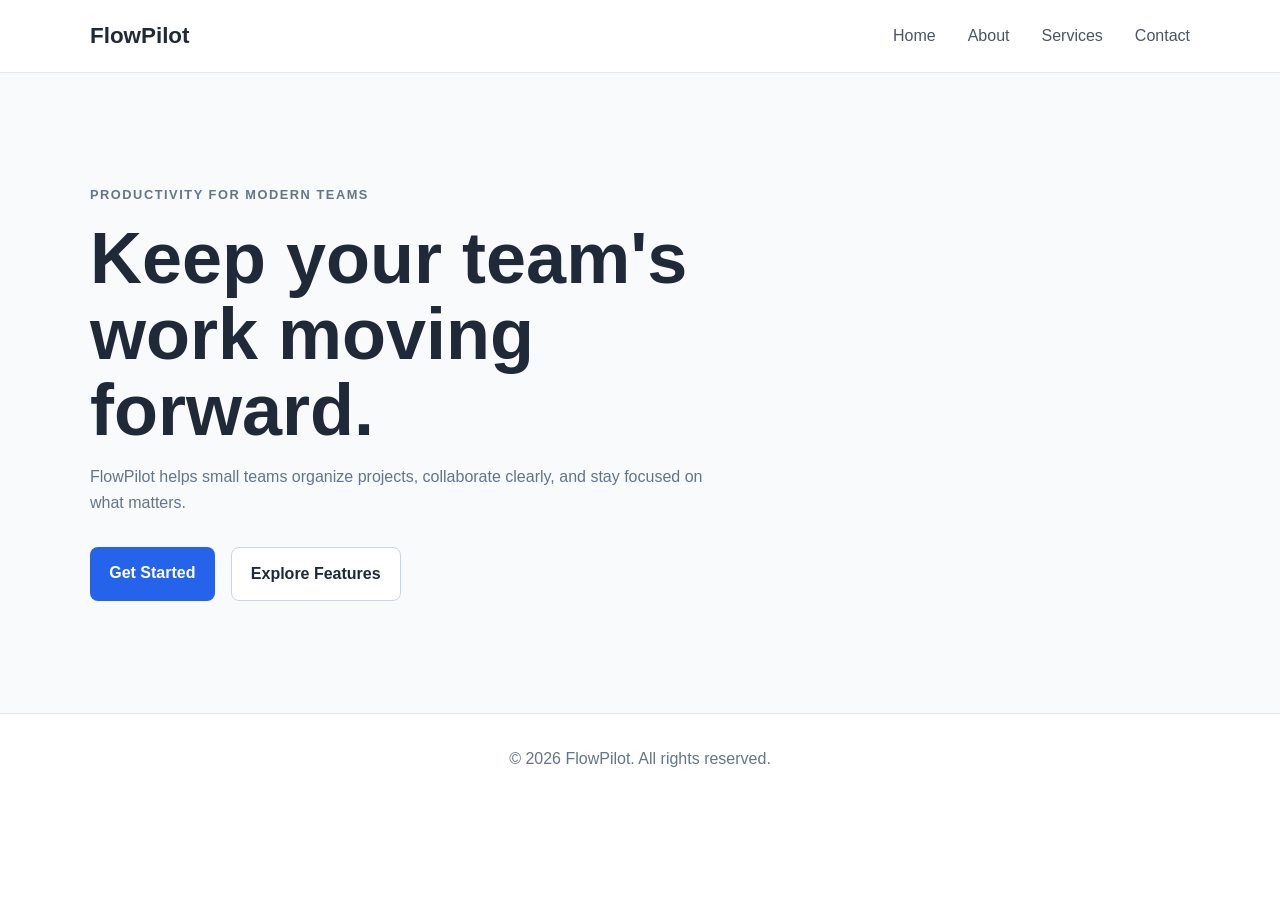
==== index.html @ 4b3aed69 "feat: add initial navigation and hero" ====
<!doctype html>
<html lang="en">
  <head>
    <meta charset="UTF-8" />
    <meta name="viewport" content="width=device-width, initial-scale=1.0" />
    <title>FlowPilot | Simple Productivity for Teams</title>
    <link rel="stylesheet" href="css/style.css" />
  </head>

  <body>
    <header class="site-header">
      <nav class="navbar">
        <a href="index.html" class="logo">FlowPilot</a>

        <button class="menu-toggle" aria-label="Open navigation">☰</button>

        <ul class="nav-links">
          <li><a href="index.html">Home</a></li>
          <li><a href="about.html">About</a></li>
          <li><a href="services.html">Services</a></li>
          <li><a href="contact.html">Contact</a></li>
        </ul>
      </nav>
    </header>

    <main>
      <section class="hero">
        <div class="container">
          <p class="eyebrow">PRODUCTIVITY FOR MODERN TEAMS</p>

          <h1>Keep your team's work moving forward.</h1>

          <p>
            FlowPilot helps small teams organize projects, collaborate clearly,
            and stay focused on what matters.
          </p>

          <div class="hero-actions">
            <a href="contact.html" class="btn btn-primary"> Get Started </a>

            <a href="services.html" class="btn btn-secondary">
              Explore Features
            </a>
          </div>
        </div>
      </section>
    </main>

    <footer class="site-footer">
      <p>&copy; 2026 FlowPilot. All rights reserved.</p>
    </footer>

    <script src="js/script.js"></script>
  </body>
</html>
---- css/style.css ----
/* Base */

* {
  margin: 0;
  padding: 0;
  box-sizing: border-box;
}

body {
  font-family: Arial, sans-serif;
  line-height: 1.6;
  color: #1f2937;
  background: #ffffff;
}

a {
  color: inherit;
  text-decoration: none;
}

ul {
  list-style: none;
}

.container {
  width: min(1100px, 90%);
  margin: 0 auto;
}

/* Navbar */

.site-header {
  border-bottom: 1px solid #e5e7eb;
  background: #ffffff;
}

.navbar {
  width: min(1100px, 90%);
  margin: 0 auto;
  min-height: 72px;

  display: flex;
  align-items: center;
  justify-content: space-between;
}

.logo {
  font-size: 1.4rem;
  font-weight: 700;
}

.nav-links {
  display: flex;
  gap: 2rem;
}

.nav-links a {
  color: #4b5563;
}

.nav-links a:hover {
  color: #111827;
}

.menu-toggle {
  display: none;
  border: none;
  background: none;
  font-size: 1.5rem;
  cursor: pointer;
}

/* Hero */

.hero {
  padding: 7rem 0;
  background: #f8fafc;
}

.hero h1 {
  max-width: 700px;
  margin: 1rem 0;

  font-size: clamp(2.5rem, 6vw, 4.5rem);
  line-height: 1.05;
}

.hero p {
  max-width: 650px;
  color: #64748b;
}

.eyebrow {
  font-size: 0.8rem;
  font-weight: 700;
  letter-spacing: 0.12em;
}

.hero-actions {
  display: flex;
  gap: 1rem;
  margin-top: 2rem;
}

.btn {
  display: inline-block;
  padding: 0.8rem 1.2rem;
  border-radius: 8px;
  font-weight: 600;
}

.btn-primary {
  background: #2563eb;
  color: white;
}

.btn-primary:hover {
  background: #1d4ed8;
}

.btn-secondary {
  border: 1px solid #cbd5e1;
  background: white;
}

/* Footer */

.site-footer {
  padding: 2rem;
  text-align: center;
  border-top: 1px solid #e5e7eb;
  color: #64748b;
}
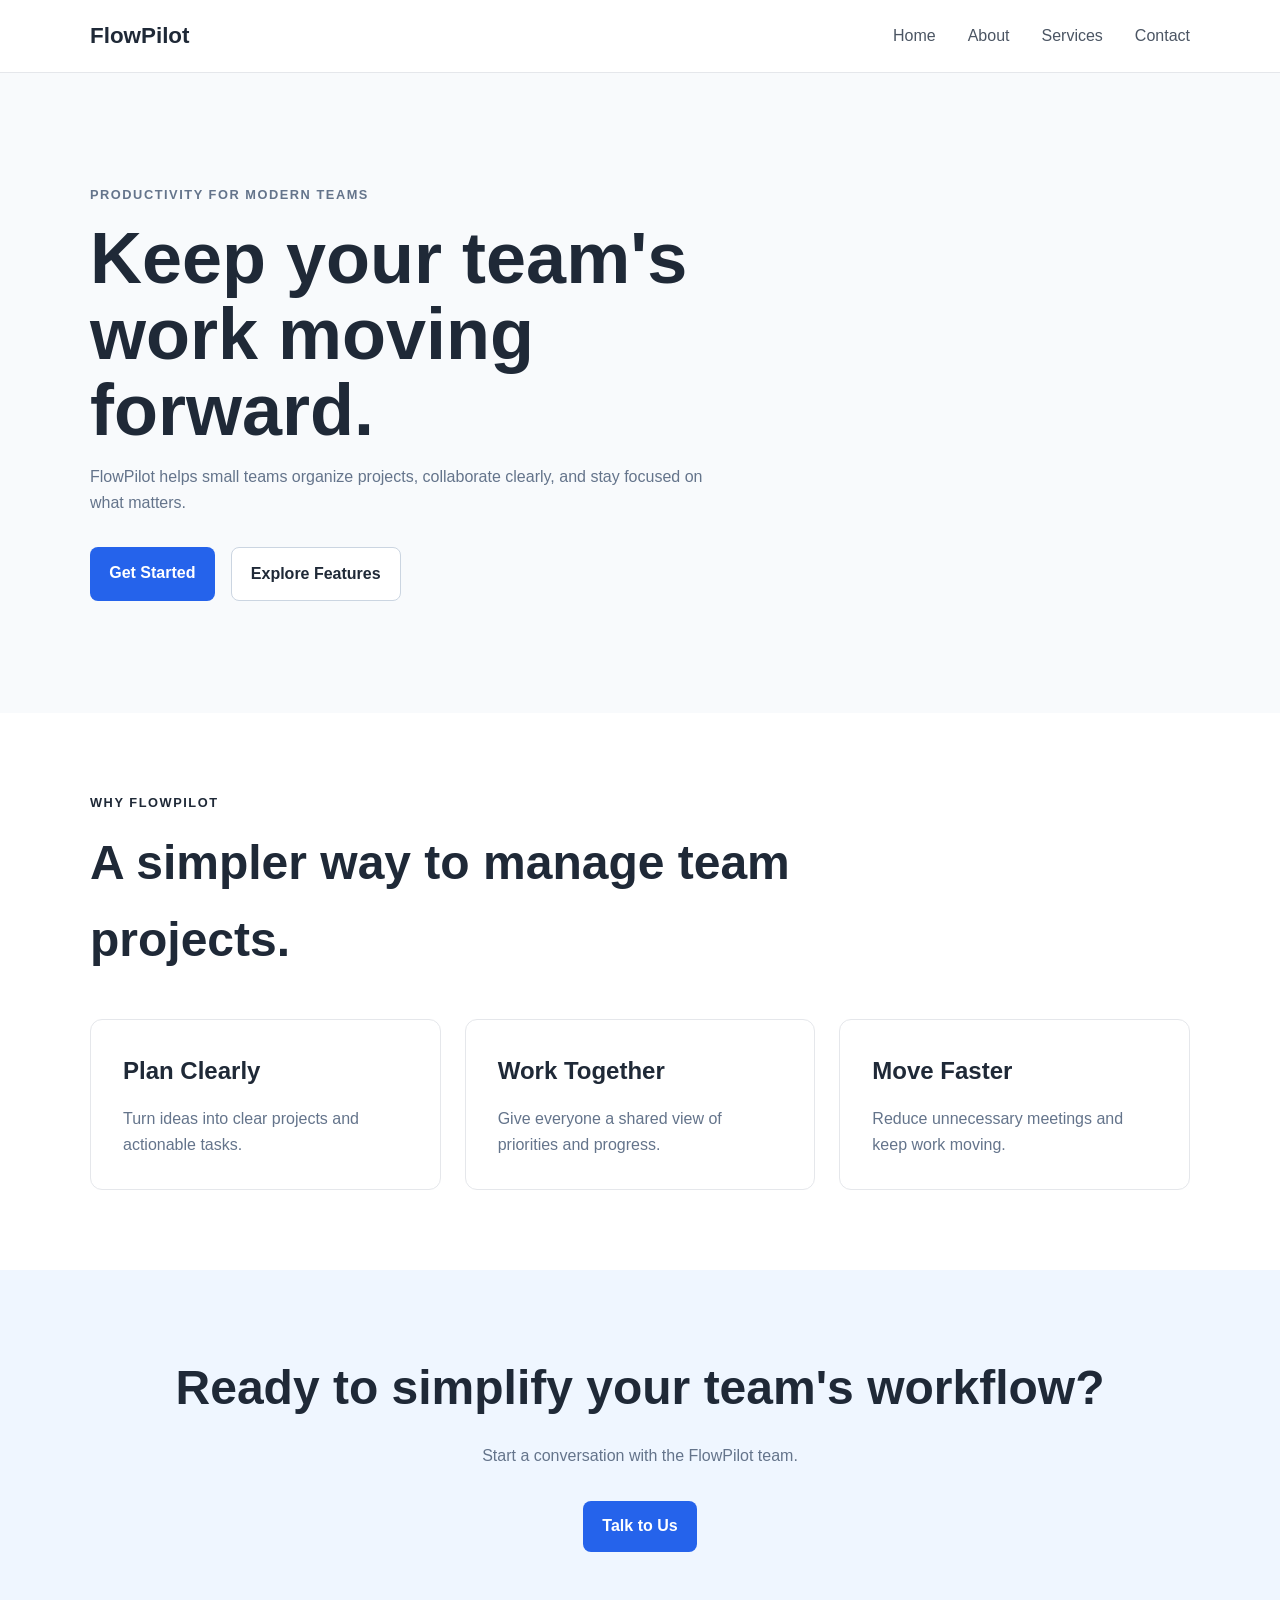
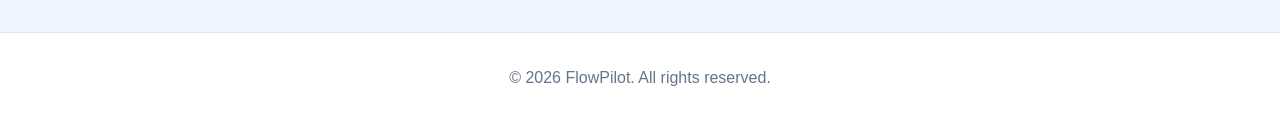
==== commit 6477e219: "feat: expand homepage content" ====
--- a/index.html
+++ b/index.html
@@ -46,6 +46,41 @@
       </section>
     </main>
 
+    <section class="features">
+      <div class="container">
+        <div class="section-heading">
+          <p class="eyebrow">WHY FLOWPILOT</p>
+          <h2>A simpler way to manage team projects.</h2>
+        </div>
+
+        <div class="card-grid">
+          <article class="card">
+            <h2>Plan Clearly</h2>
+            <p>Turn ideas into clear projects and actionable tasks.</p>
+          </article>
+
+          <article class="card">
+            <h2>Work Together</h2>
+            <p>Give everyone a shared view of priorities and progress.</p>
+          </article>
+
+          <article class="card">
+            <h2>Move Faster</h2>
+            <p>Reduce unnecessary meetings and keep work moving.</p>
+          </article>
+        </div>
+      </div>
+    </section>
+
+    <section class="cta-section">
+      <div class="container">
+        <h2>Ready to simplify your team's workflow?</h2>
+
+        <p>Start a conversation with the FlowPilot team.</p>
+
+        <a href="contact.html" class="btn btn-primary"> Talk to Us </a>
+      </div>
+    </section>
     <footer class="site-footer">
       <p>&copy; 2026 FlowPilot. All rights reserved.</p>
     </footer>
--- a/css/style.css
+++ b/css/style.css
@@ -131,3 +131,106 @@
   border-top: 1px solid #e5e7eb;
   color: #64748b;
 }
+
+/* Page Header */
+
+.page-header {
+  padding: 5rem 0;
+  background: #f8fafc;
+}
+
+.page-header h1 {
+  max-width: 750px;
+  margin: 1rem 0;
+  font-size: clamp(2.2rem, 5vw, 4rem);
+}
+
+.page-header p {
+  max-width: 650px;
+  color: #64748b;
+}
+
+/* Cards */
+
+.features {
+  padding: 5rem 0;
+}
+
+.card-grid {
+  display: grid;
+  grid-template-columns: repeat(3, 1fr);
+  gap: 1.5rem;
+}
+
+.card {
+  padding: 2rem;
+  border: 1px solid #e5e7eb;
+  border-radius: 12px;
+  background: white;
+}
+
+.card h2 {
+  margin-bottom: 1rem;
+}
+
+.card p {
+  color: #64748b;
+}
+
+/* Contact */
+
+.contact-section {
+  padding: 5rem 0;
+}
+
+.contact-form {
+  max-width: 650px;
+  display: grid;
+  gap: 0.6rem;
+}
+
+.contact-form input,
+.contact-form textarea {
+  width: 100%;
+  padding: 0.9rem;
+  margin-bottom: 1rem;
+
+  border: 1px solid #cbd5e1;
+  border-radius: 8px;
+
+  font: inherit;
+}
+
+.contact-form input:focus,
+.contact-form textarea:focus {
+  outline: 2px solid #2563eb;
+  border-color: transparent;
+}
+
+
+
+.section-heading {
+    max-width: 700px;
+    margin-bottom: 2.5rem;
+}
+
+.section-heading h2 {
+    margin-top: 0.75rem;
+    font-size: clamp(2rem, 4vw, 3rem);
+}
+
+.cta-section {
+    padding: 5rem 0;
+    text-align: center;
+    background: #eff6ff;
+}
+
+.cta-section h2 {
+    margin-bottom: 1rem;
+    font-size: clamp(2rem, 4vw, 3rem);
+}
+
+.cta-section p {
+    margin-bottom: 2rem;
+    color: #64748b;
+}
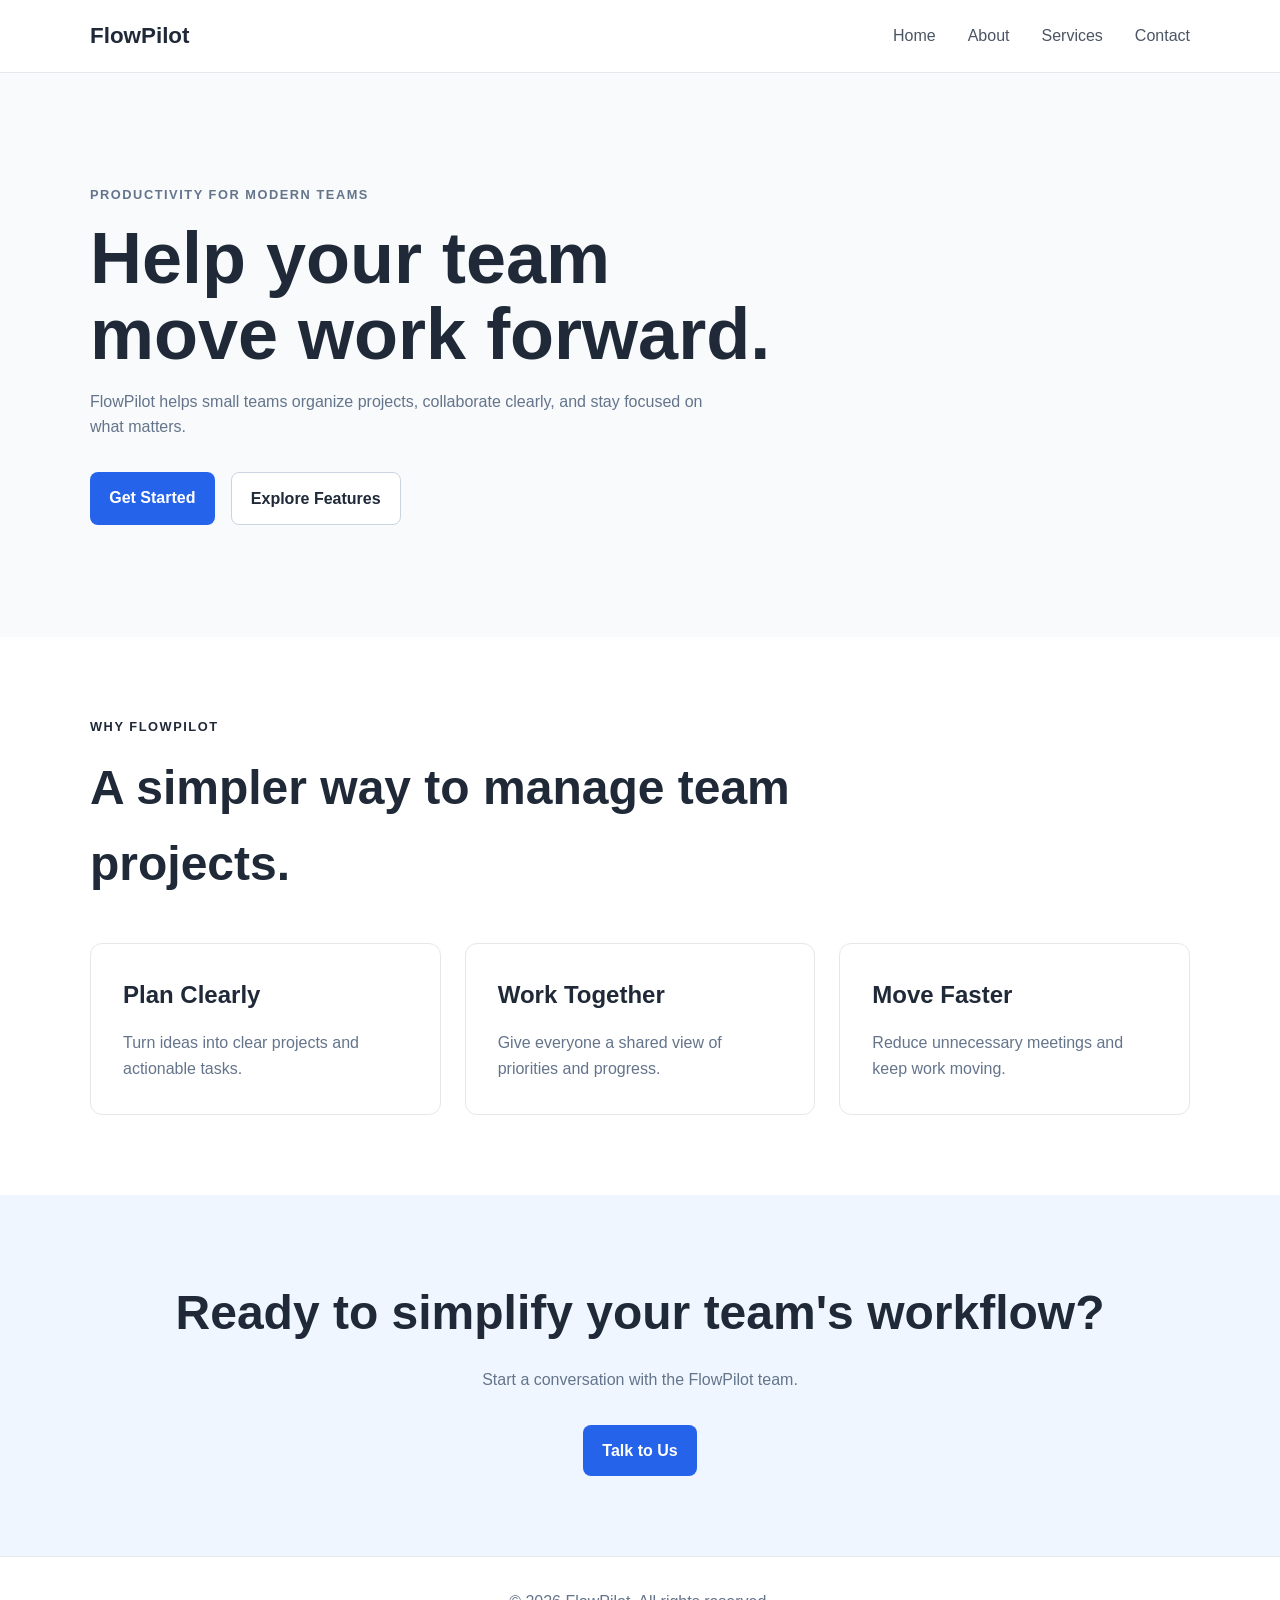
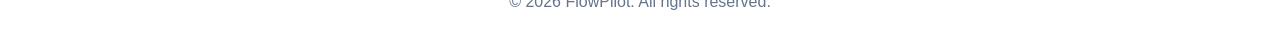
==== commit 6aa8ec6d: "feat: update homepage headline" ====
--- a/index.html
+++ b/index.html
@@ -28,7 +28,7 @@
         <div class="container">
           <p class="eyebrow">PRODUCTIVITY FOR MODERN TEAMS</p>
 
-          <h1>Keep your team's work moving forward.</h1>
+          <h1>Help your team move work forward.</h1>
 
           <p>
             FlowPilot helps small teams organize projects, collaborate clearly,
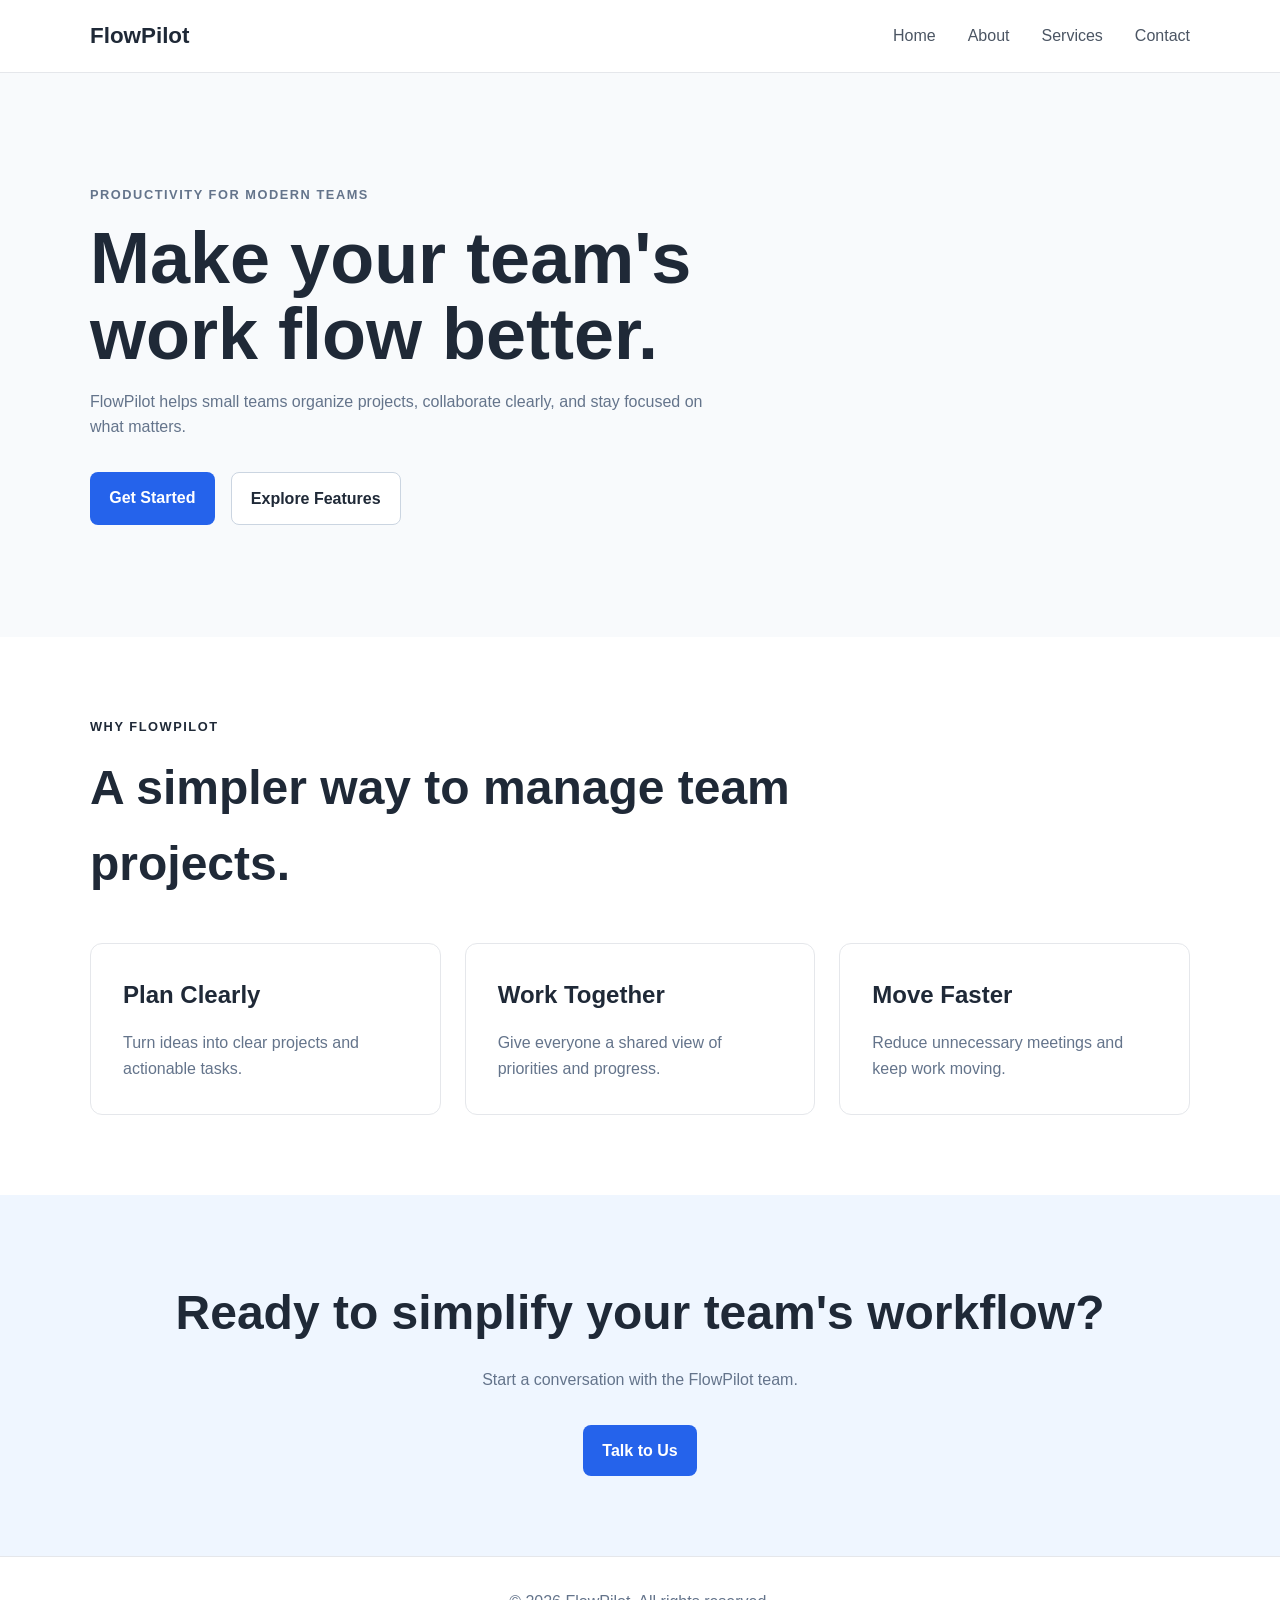
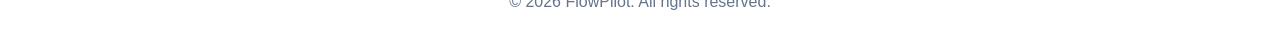
==== commit aa642acc: "feat: refine homepage headline" ====
--- a/index.html
+++ b/index.html
@@ -28,7 +28,7 @@
         <div class="container">
           <p class="eyebrow">PRODUCTIVITY FOR MODERN TEAMS</p>
 
-          <h1>Help your team move work forward.</h1>
+          <h1>Make your team's work flow better.</h1>
 
           <p>
             FlowPilot helps small teams organize projects, collaborate clearly,
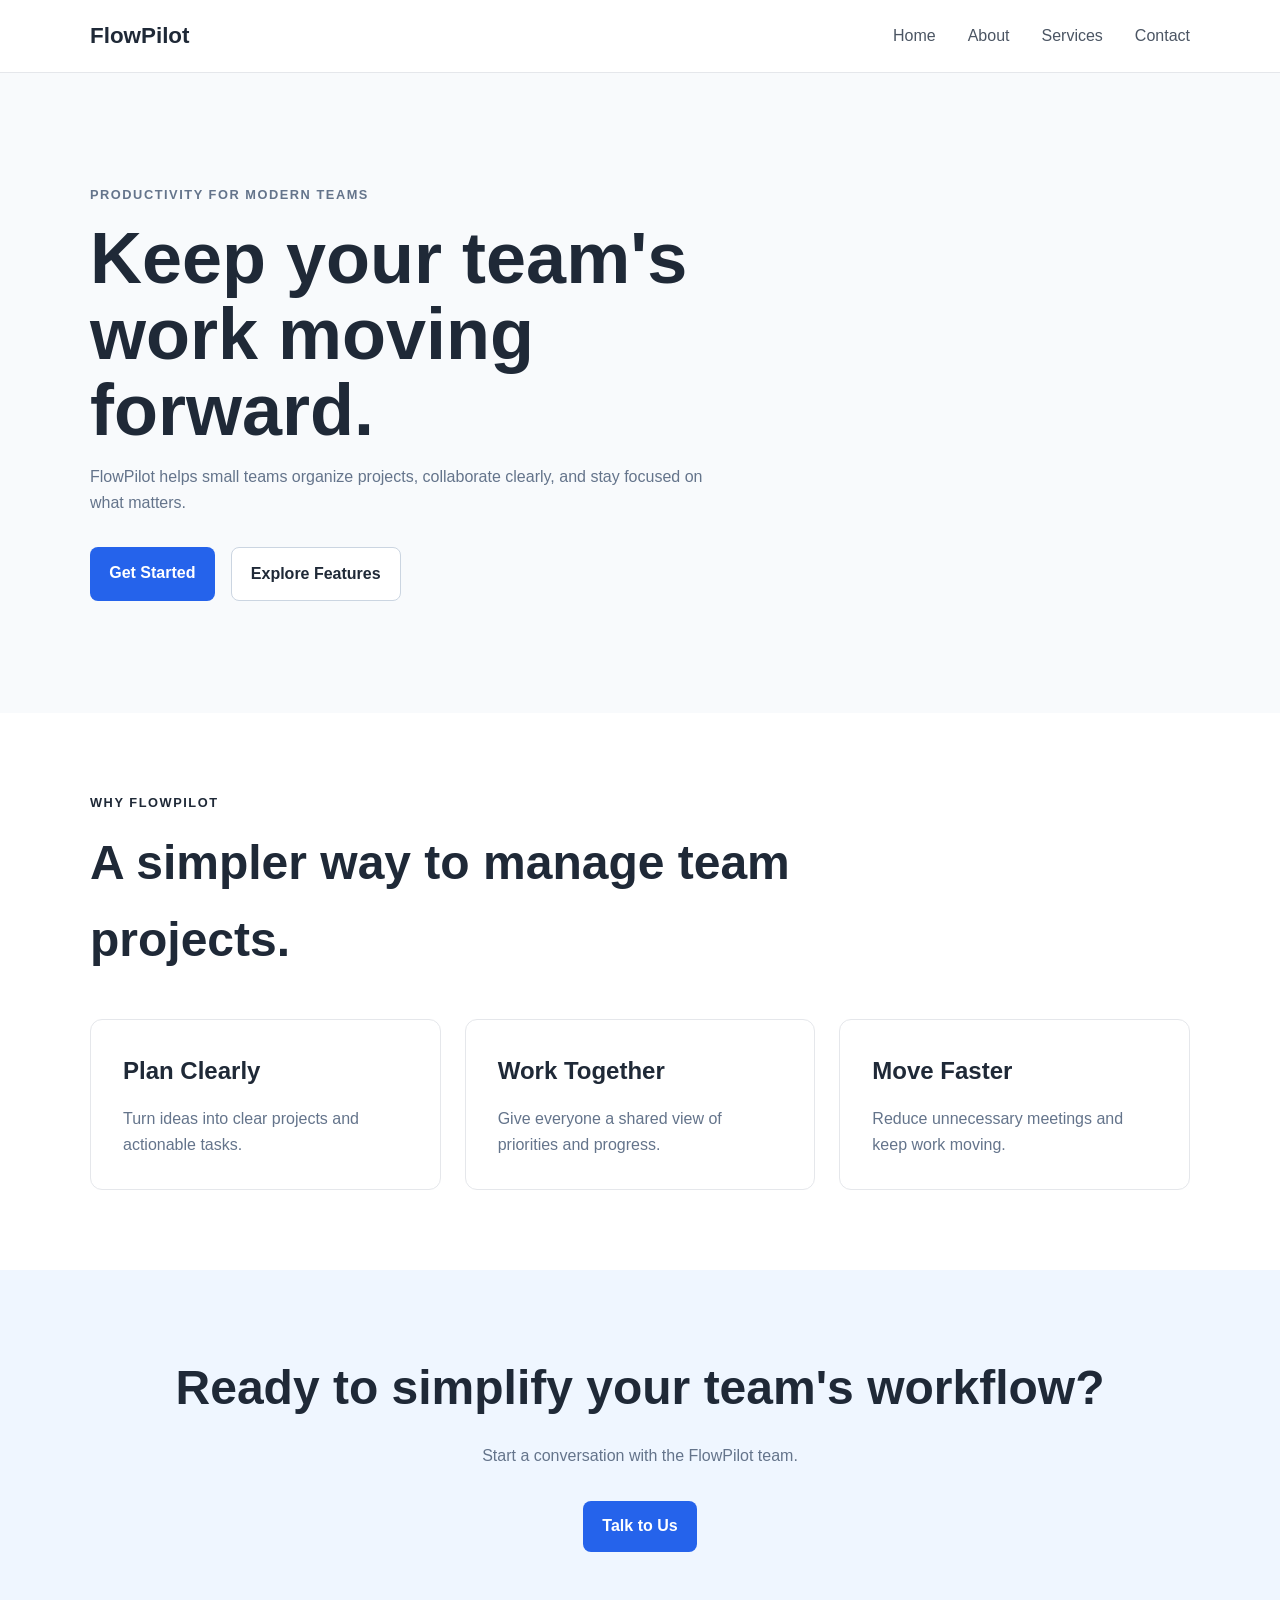
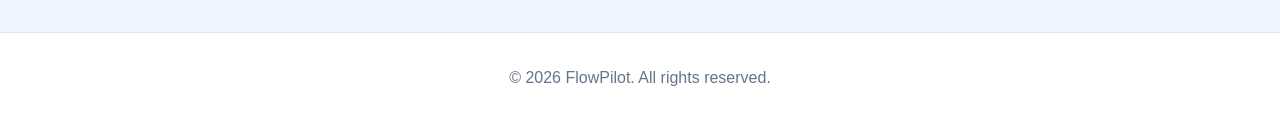
==== commit a444200c: "Merge branch 'feature/conflict-demo'" ====
--- a/index.html
+++ b/index.html
@@ -28,7 +28,7 @@
         <div class="container">
           <p class="eyebrow">PRODUCTIVITY FOR MODERN TEAMS</p>
 
-          <h1>Make your team's work flow better.</h1>
+          <h1>Keep your team's work moving forward.</h1>
 
           <p>
             FlowPilot helps small teams organize projects, collaborate clearly,
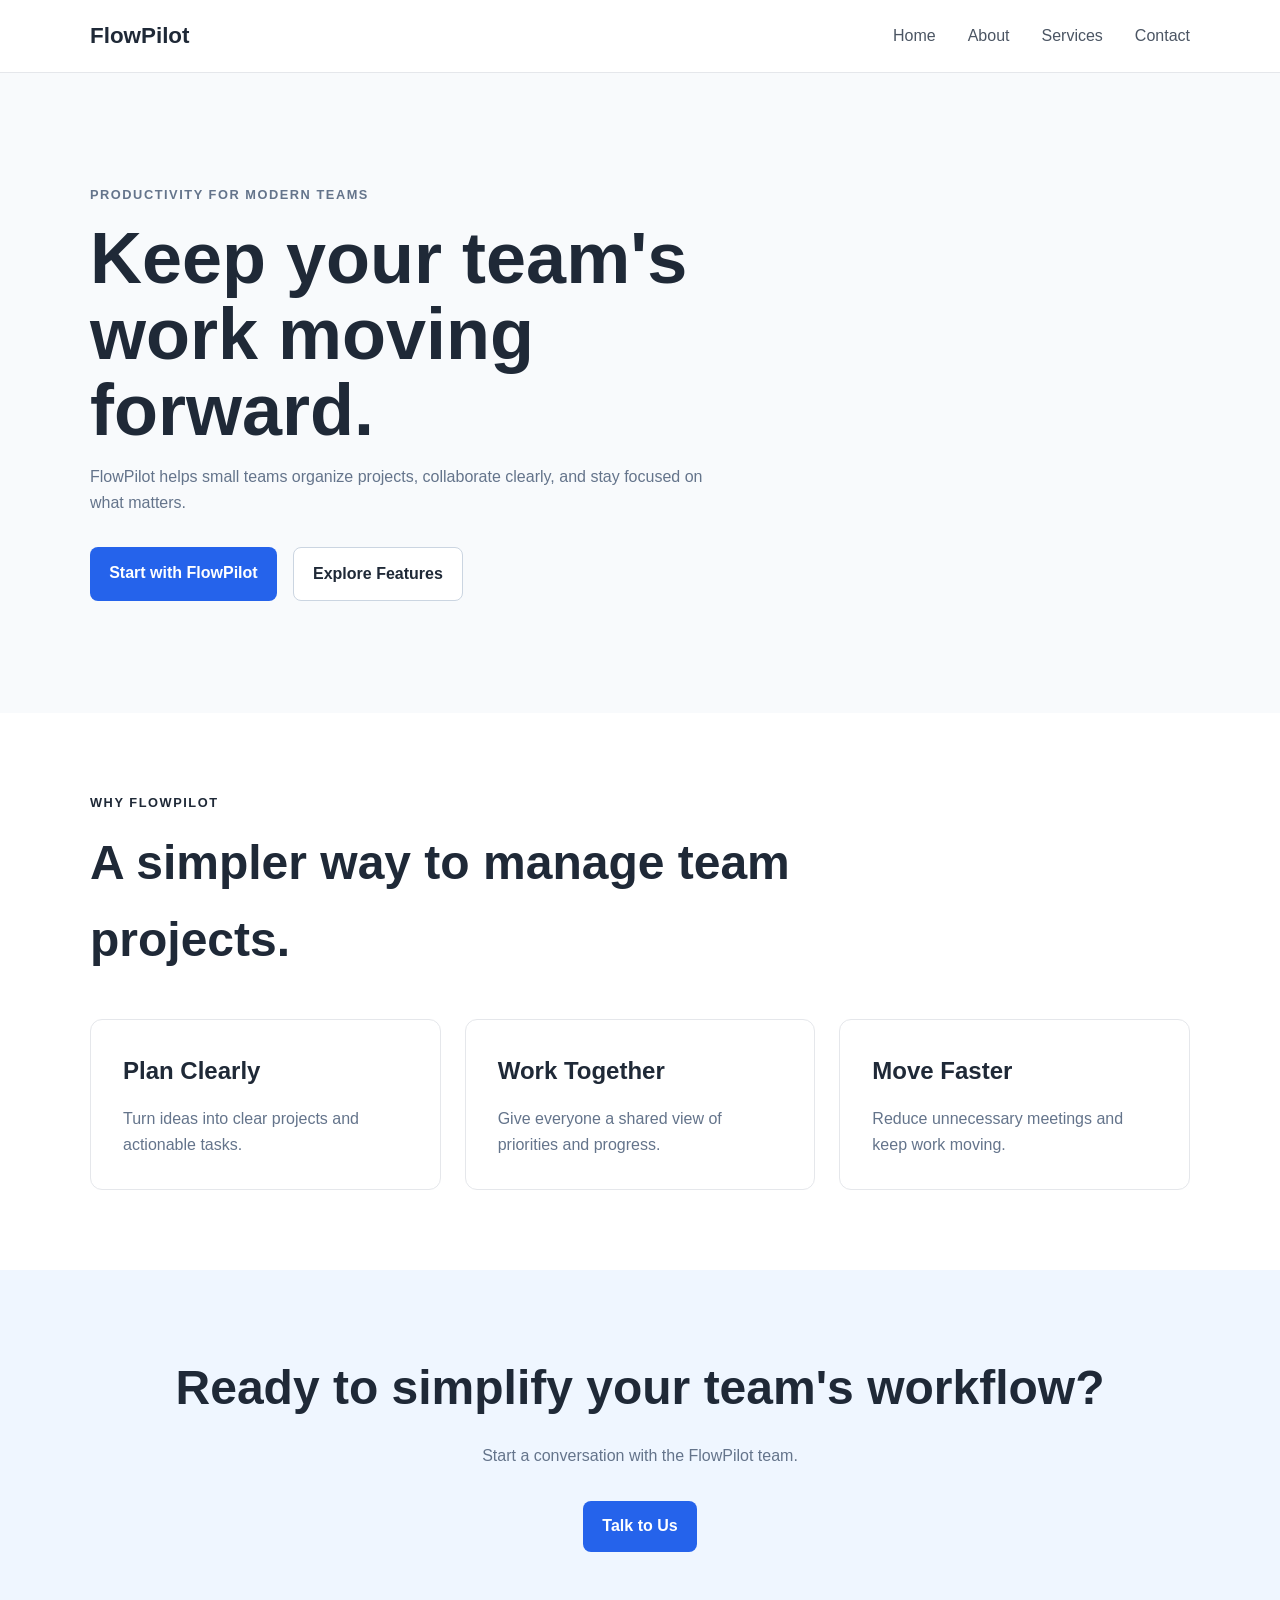
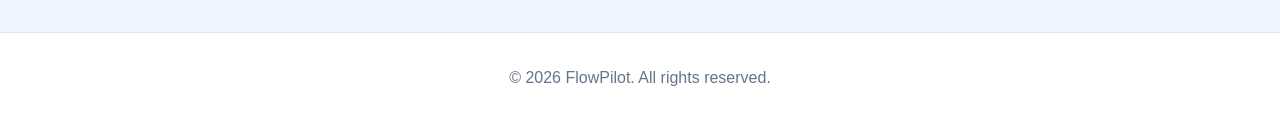
==== commit 123f566d: "copy: clarify primary call to action" ====
--- a/index.html
+++ b/index.html
@@ -29,14 +29,15 @@
           <p class="eyebrow">PRODUCTIVITY FOR MODERN TEAMS</p>
 
           <h1>Keep your team's work moving forward.</h1>
-
           <p>
             FlowPilot helps small teams organize projects, collaborate clearly,
             and stay focused on what matters.
           </p>
 
           <div class="hero-actions">
-            <a href="contact.html" class="btn btn-primary"> Get Started </a>
+            <a href="contact.html" class="btn btn-primary">
+              Start with FlowPilot
+            </a>
 
             <a href="services.html" class="btn btn-secondary">
               Explore Features
